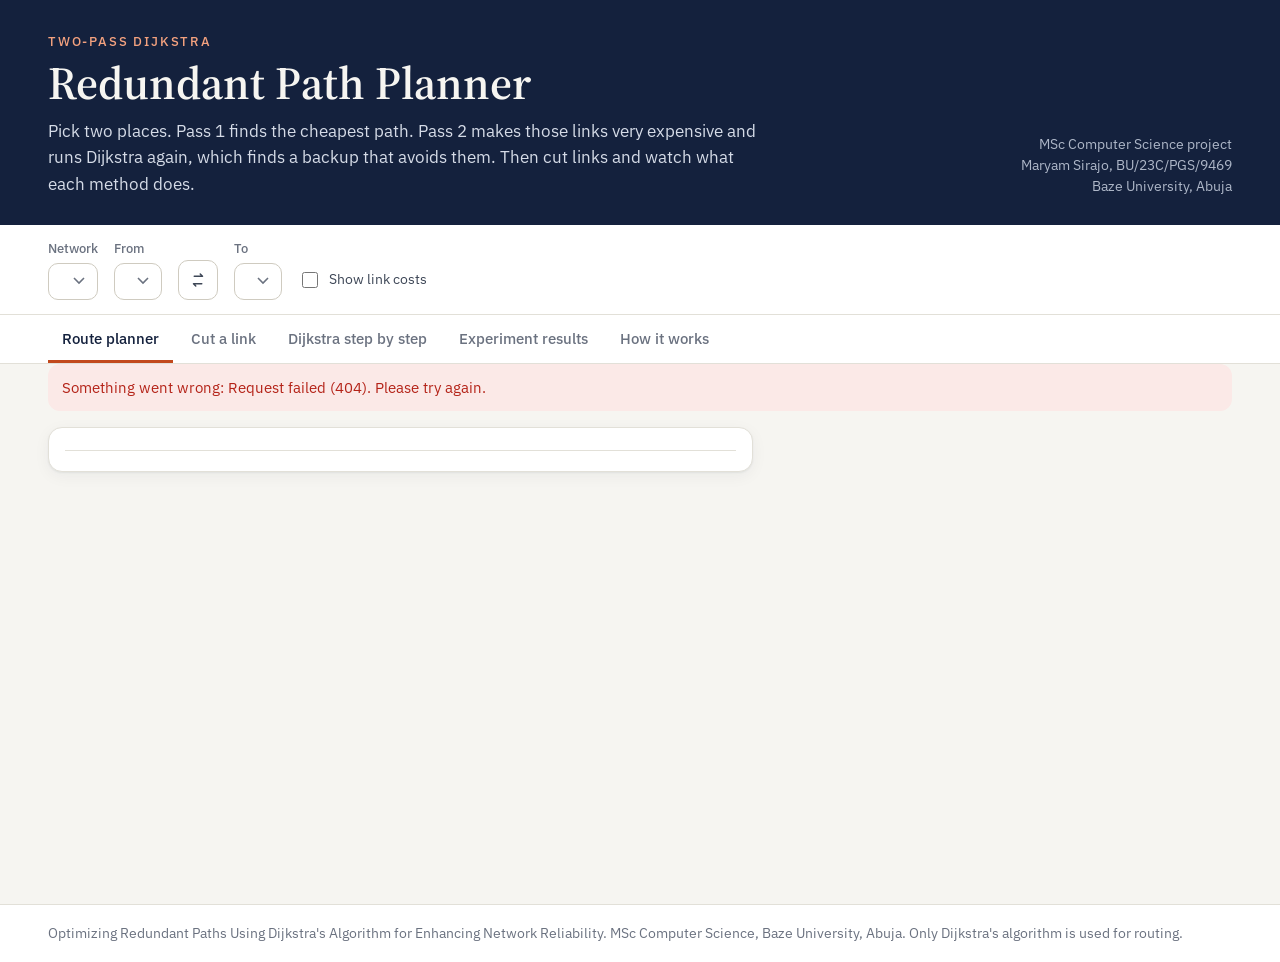
==== public/index.html @ 55339017 "Redundant paths with two-pass Dijkstra: notebook, module, apps and Vercel site MSc Computer Science " ====
<!doctype html>
<html lang="en">
<head>
<meta charset="utf-8">
<meta name="viewport" content="width=device-width, initial-scale=1">
<title>Redundant Path Planner</title>
<meta name="description" content="Two-pass Dijkstra: a primary path and a separate backup path for every pair of nodes. MSc Computer Science project, Baze University, Abuja.">
<link rel="icon" href="favicon.svg" type="image/svg+xml">
<link rel="preconnect" href="https://fonts.googleapis.com">
<link rel="preconnect" href="https://fonts.gstatic.com" crossorigin>
<link href="https://fonts.googleapis.com/css2?family=IBM+Plex+Sans:wght@400;500;600&family=IBM+Plex+Mono:wght@400;500&family=Source+Serif+4:opsz,wght@8..60,600&display=swap" rel="stylesheet">
<link rel="stylesheet" href="styles.css">
</head>
<body>
<header class="site-header">
  <div class="wrap header-inner">
    <div>
      <p class="eyebrow">Two-pass Dijkstra</p>
      <h1>Redundant Path Planner</h1>
      <p class="lede">Pick two places. Pass&nbsp;1 finds the cheapest path. Pass&nbsp;2 makes those links very expensive and runs Dijkstra again, which finds a backup that avoids them. Then cut links and watch what each method does.</p>
    </div>
    <p class="byline">MSc Computer Science project<br>Maryam Sirajo, BU/23C/PGS/9469<br>Baze University, Abuja</p>
  </div>
</header>

<div class="controls-bar">
  <div class="wrap controls">
    <label class="field">
      <span>Network</span>
      <select id="net"></select>
    </label>
    <label class="field">
      <span>From</span>
      <select id="from"></select>
    </label>
    <button id="swap" class="icon-btn" type="button" title="Swap From and To" aria-label="Swap From and To">
      <svg viewBox="0 0 24 24" width="18" height="18" aria-hidden="true"><path d="M7 7h11l-3-3M17 17H6l3 3" fill="none" stroke="currentColor" stroke-width="2" stroke-linecap="round" stroke-linejoin="round"/></svg>
    </button>
    <label class="field">
      <span>To</span>
      <select id="to"></select>
    </label>
    <label class="toggle">
      <input type="checkbox" id="showCosts"> <span>Show link costs</span>
    </label>
  </div>
</div>

<nav class="tabs-bar" aria-label="Sections">
  <div class="wrap tabs" role="tablist">
    <button role="tab" class="tab" data-tab="route" aria-selected="true">Route planner</button>
    <button role="tab" class="tab" data-tab="cut" aria-selected="false">Cut a link</button>
    <button role="tab" class="tab" data-tab="trace" aria-selected="false">Dijkstra step by step</button>
    <button role="tab" class="tab" data-tab="results" aria-selected="false">Experiment results</button>
    <button role="tab" class="tab" data-tab="about" aria-selected="false">How it works</button>
  </div>
</nav>

<main class="wrap">
  <div id="error" class="banner banner-bad" hidden></div>

  <!-- Map + side panel (route, cut, trace) -->
  <section id="workspace" class="workspace">
    <div class="map-card">
      <div class="map-head">
        <p id="mapTitle" class="map-title"></p>
        <p id="mapHint" class="map-hint"></p>
      </div>
      <div id="map" class="map" aria-live="polite"></div>
      <div id="legend" class="legend"></div>
    </div>
    <aside id="panel" class="panel"></aside>
  </section>

  <!-- Results -->
  <section id="results" class="page" hidden></section>

  <!-- About -->
  <section id="about" class="page" hidden>
    <div class="prose">
      <h2>How it works, in plain English</h2>
      <p>Think of a network as cities joined by roads. Each road has a cost, here its length in kilometres. Data travels from one city to another along the cheapest chain of roads.</p>
      <h3>Step 1: the primary path</h3>
      <p><b>Dijkstra's algorithm</b> finds the cheapest path. It starts at the source, then keeps settling the nearest city it has not settled yet. Once a city is settled, its cost is final. It stops when the destination is settled. The <em>Dijkstra step by step</em> tab shows this happening.</p>
      <h3>Step 2: the backup path</h3>
      <p>Now every road on the primary path gets a huge extra cost, called the <b>penalty</b>. The penalty is the cost of every road in the network added together, plus one. Then Dijkstra runs again. Because a penalised road costs more than all the other roads put together, the second run avoids the primary roads whenever it possibly can. What it finds is the <b>backup path</b>.</p>
      <div class="formula" aria-label="Penalty formula">
        <span>penalty</span> = <span>sum of all link costs</span> + 1
      </div>
      <h3>Step 3: when a road breaks</h3>
      <p><b>Plain Dijkstra</b> keeps one path. When a road on it breaks, traffic stops while the break is noticed, Dijkstra runs again and the switches get new instructions. <b>Two-pass Dijkstra</b> already has the backup stored, so it switches as soon as the break is noticed. That is why it loses fewer packets.</p>
      <h3>What is a "trap"?</h3>
      <p>Sometimes the first path blocks the only good way around, so the second run has to reuse one road. In the Nigerian network this happens for 2 of 190 pairs: Ibadan to Katsina and Ilorin to Katsina. A fully separate pair of paths does exist for both, but two separate Dijkstra runs cannot always find it. You can open both from the Route planner tab.</p>
      <h3>Honest limits</h3>
      <ul>
        <li>The 20-city Nigerian network is <b>hypothetical</b>. It does not describe any operator's real network.</li>
        <li>Link capacity and traffic volume are not modelled.</li>
        <li>The packet-loss figures come from a simulation, not from real switches.</li>
        <li>Cities with only two links stay weak: if both break, nothing can reach them.</li>
      </ul>
      <h3>How this website is built</h3>
      <p>This page is plain HTML and JavaScript. Every path it shows comes from a small Python API (FastAPI) running on Vercel. The API imports <code>redundant_dijkstra.py</code>, the same file the Jupyter notebook uses, so the website and the dissertation results come from identical code. The <em>Experiment results</em> tab can re-check this live.</p>
      <p class="links"><a href="/api/docs">API documentation</a> · <a href="/api/health">API health check</a></p>
    </div>
  </section>
</main>

<footer class="site-footer">
  <div class="wrap">
    <p>Optimizing Redundant Paths Using Dijkstra's Algorithm for Enhancing Network Reliability. MSc Computer Science, Baze University, Abuja. Only Dijkstra's algorithm is used for routing.</p>
  </div>
</footer>

<script src="app.js"></script>
</body>
</html>
---- public/styles.css ----
:root {
  color-scheme: light;
  --ink: #14213D;
  --text: #1F2937;
  --text-2: #3D4656;
  --muted: #6B7280;
  --paper: #F6F5F1;
  --card: #FFFFFF;
  --line: #E2E0D8;
  --line-strong: #CFCBC0;
  --accent: #C2491D;

  /* path colours: the same as the dissertation figures and the Streamlit app */
  --primary: #222222;
  --backup: #EB6834;
  --rerun: #2A78D6;
  --cut: #B42318;

  --good: #1E7B3A;   --good-bg: #E8F4EC;
  --warn: #8A5300;   --warn-bg: #FBF1DE;
  --bad: #B42318;    --bad-bg: #FBE9E7;

  --radius: 14px;
  --shadow: 0 1px 2px rgba(20, 33, 61, .06), 0 4px 16px rgba(20, 33, 61, .05);
  --sans: "IBM Plex Sans", system-ui, -apple-system, "Segoe UI", Arial, sans-serif;
  --serif: "Source Serif 4", Georgia, serif;
  --mono: "IBM Plex Mono", ui-monospace, Menlo, Consolas, monospace;
}

* { box-sizing: border-box; }
html { -webkit-text-size-adjust: 100%; }
body {
  margin: 0;
  background: var(--paper);
  color: var(--text);
  font: 16px/1.55 var(--sans);
}
.wrap { max-width: 1240px; margin: 0 auto; padding: 0 16px; }
@media (min-width: 720px) { .wrap { padding: 0 28px; } }

a { color: var(--rerun); }
code { font-family: var(--mono); font-size: .92em; background: #EEECE5; padding: 1px 5px; border-radius: 5px; }
[hidden] { display: none !important; }

/* ---------------- header ---------------- */
.site-header { background: var(--ink); color: #F6F5F1; }
.header-inner { display: flex; gap: 32px; justify-content: space-between; align-items: flex-end; padding-top: 32px; padding-bottom: 28px; flex-wrap: wrap; }
.eyebrow { margin: 0 0 6px; font-size: 13px; letter-spacing: .14em; text-transform: uppercase; color: #F4A27F; font-weight: 500; }
h1 { font-family: var(--serif); font-weight: 600; font-size: clamp(30px, 4.4vw, 46px); line-height: 1.08; margin: 0 0 10px; }
.lede { margin: 0; max-width: 720px; color: #D5DBE7; font-size: 17px; }
.byline { margin: 0; font-size: 14px; color: #AEB7C8; text-align: right; line-height: 1.5; }
@media (max-width: 720px) { .byline { text-align: left; } }

/* ---------------- controls ---------------- */
.controls-bar { background: var(--card); border-bottom: 1px solid var(--line); }
.controls { display: flex; flex-wrap: wrap; align-items: flex-end; gap: 12px 16px; padding-top: 14px; padding-bottom: 14px; }
.field { display: flex; flex-direction: column; gap: 4px; font-size: 13px; color: var(--muted); font-weight: 500; min-width: 0; }
.field select {
  font: 15px var(--sans); color: var(--text);
  padding: 8px 34px 8px 12px; border: 1px solid var(--line-strong); border-radius: 10px; background: #fff;
  appearance: none; -webkit-appearance: none; max-width: 100%;
  background-image: url("data:image/svg+xml,%3Csvg xmlns='http://www.w3.org/2000/svg' width='12' height='8'%3E%3Cpath d='M1 1l5 5 5-5' fill='none' stroke='%236B7280' stroke-width='1.6'/%3E%3C/svg%3E");
  background-repeat: no-repeat; background-position: right 12px center;
}
#net { min-width: 0; width: min(340px, 100%); }
.field select:focus-visible, button:focus-visible, .map [tabindex]:focus-visible { outline: 3px solid #9BC1F0; outline-offset: 2px; }
.icon-btn {
  display: inline-grid; place-items: center; width: 40px; height: 40px; border-radius: 10px;
  border: 1px solid var(--line-strong); background: #fff; color: var(--text-2); cursor: pointer;
}
.icon-btn:hover { background: #F3F2EE; }
.toggle { display: inline-flex; align-items: center; gap: 8px; font-size: 14px; color: var(--text-2); padding-bottom: 9px; cursor: pointer; }
.toggle input { width: 16px; height: 16px; accent-color: var(--ink); }

/* ---------------- tabs ---------------- */
.tabs-bar { background: var(--card); border-bottom: 1px solid var(--line); position: sticky; top: 0; z-index: 5; }
.tabs { display: flex; gap: 4px; overflow-x: auto; scrollbar-width: none; }
.tabs::-webkit-scrollbar { display: none; }
.tab {
  flex: none; font: 500 15px var(--sans); color: var(--muted); background: none; border: 0;
  padding: 14px 14px 12px; border-bottom: 3px solid transparent; cursor: pointer; white-space: nowrap;
}
.tab:hover { color: var(--ink); }
.tab[aria-selected="true"] { color: var(--ink); border-bottom-color: var(--accent); }

main { padding-top: 24px; padding-bottom: 48px; min-height: 60vh; }

/* ---------------- workspace ---------------- */
.workspace { display: grid; grid-template-columns: minmax(0, 1.55fr) minmax(0, 1fr); gap: 24px; align-items: start; }
@media (max-width: 980px) { .workspace { grid-template-columns: minmax(0, 1fr); } }

.map-card, .card, .panel > .card { background: var(--card); border: 1px solid var(--line); border-radius: var(--radius); box-shadow: var(--shadow); }
.map-card { padding: 16px 16px 12px; position: relative; }
@media (max-width: 560px) { .map-card { padding: 12px 10px 10px; } .card { padding: 16px 14px 14px; } }
.map-head { display: flex; flex-wrap: wrap; justify-content: space-between; gap: 4px 16px; margin-bottom: 4px; }
.map-title { margin: 0; font-weight: 600; color: var(--ink); }
.map-hint { margin: 0; font-size: 13px; color: var(--muted); }
.map svg { display: block; width: 100%; height: auto; touch-action: manipulation; overflow: visible; }
.legend { display: flex; flex-wrap: wrap; gap: 8px 18px; font-size: 13px; color: var(--text-2); padding-top: 8px; border-top: 1px solid var(--line); margin-top: 6px; }
.legend span { display: inline-flex; align-items: center; gap: 8px; }
.legend svg { flex: none; }

/* map elements */
.lk { stroke: var(--line-strong); stroke-width: 2.2; stroke-linecap: round; }
.lk-hit { stroke: transparent; stroke-width: 18; stroke-linecap: round; cursor: pointer; }
.lk-hit:hover + .lk-hover, .lk-hover.on { stroke: #9BC1F0; }
.lk-hover { stroke: transparent; stroke-width: 8; stroke-linecap: round; pointer-events: none; }
.p-primary { stroke: var(--primary); stroke-width: 6; fill: none; stroke-linecap: round; stroke-linejoin: round; }
.p-backup  { stroke: var(--backup); stroke-width: 4; fill: none; stroke-dasharray: 10 7; stroke-linecap: round; stroke-linejoin: round; }
.p-rerun   { stroke: var(--rerun); stroke-width: 6; fill: none; stroke-linecap: round; stroke-linejoin: round; }
.p-faint   { stroke: var(--primary); stroke-width: 3; fill: none; stroke-opacity: .22; stroke-linecap: round; }
.p-tree    { stroke: var(--ink); stroke-width: 4.5; fill: none; stroke-linecap: round; }
.p-shared  { stroke: var(--cut); stroke-width: 12; stroke-opacity: .25; stroke-linecap: round; fill: none; }
.cut-line  { stroke: var(--cut); stroke-width: 3; stroke-dasharray: 2 6; stroke-linecap: round; pointer-events: none; }
.cut-x     { stroke: var(--cut); stroke-width: 3.4; stroke-linecap: round; pointer-events: none; }
.cut-x-bg  { fill: #fff; stroke: var(--cut); stroke-width: 2; pointer-events: none; }
.cost-lbl  { font: 500 11.5px var(--mono); fill: var(--muted); paint-order: stroke; stroke: #fff; stroke-width: 4px; stroke-linejoin: round; pointer-events: none; }

.nd circle { fill: #fff; stroke: var(--ink); stroke-width: 2; }
.nd { cursor: pointer; }
.nd:hover circle { stroke-width: 3; }
.nd.end circle { fill: var(--ink); }
.nd.settled circle { fill: var(--ink); }
.nd.frontier circle { fill: #F7D9A8; stroke: var(--warn); }
.nd.current circle { fill: var(--backup); stroke: var(--ink); stroke-width: 3; }
.nd.two circle { stroke-dasharray: 3 2; }
.nd.end circle, .nd.settled circle, .nd.current circle { stroke-dasharray: none; }
.nd text { font: 500 13.5px var(--sans); fill: var(--text); paint-order: stroke; stroke: #fff; stroke-width: 4px; stroke-linejoin: round; pointer-events: none; }
.nd.end text { font-weight: 600; fill: var(--ink); }
.nd text.dist { font: 500 12px var(--mono); fill: var(--warn); }
.nd.settled text.dist { fill: var(--ink); font-weight: 600; }
.small-labels .nd text, .narrow .nd text { font-size: 11.5px; stroke-width: 3.5px; }
.small-labels .nd text.dist, .narrow .nd text.dist { font-size: 10.5px; }
.narrow .p-primary, .narrow .p-rerun { stroke-width: 4.5; }
.narrow .p-backup { stroke-width: 3.2; stroke-dasharray: 7 5; }
.narrow .p-tree { stroke-width: 3.5; }
.narrow .lk { stroke-width: 1.6; }
.narrow .cost-lbl { font-size: 10px; }

/* ---------------- panel ---------------- */
.panel { display: flex; flex-direction: column; gap: 16px; }
.card { padding: 18px 18px 16px; }
.card h2, .card h3 { margin: 0 0 10px; color: var(--ink); }
.card h2 { font-size: 19px; }
.card h3 { font-size: 16px; }
.card p { margin: 0 0 10px; color: var(--text-2); }
.card p:last-child { margin-bottom: 0; }
.muted { color: var(--muted); font-size: 14px; }
.kpis { display: grid; grid-template-columns: 1fr 1fr; gap: 12px; margin-bottom: 14px; }
.kpi { border: 1px solid var(--line); border-radius: 12px; padding: 12px 14px; }
.kpi .k-label { font-size: 13px; color: var(--muted); display: flex; align-items: center; gap: 8px; }
.kpi .k-value { font: 600 24px/1.2 var(--sans); color: var(--ink); margin-top: 2px; }
.kpi .k-sub { font-size: 13px; color: var(--muted); }
.swatch { display: inline-block; width: 22px; height: 0; border-top: 4px solid var(--primary); border-radius: 2px; }
.swatch.backup { border-top: 4px dashed var(--backup); }
.swatch.rerun { border-top-color: var(--rerun); }

.path { display: flex; flex-wrap: wrap; align-items: center; gap: 4px 2px; margin: 4px 0 12px; font-size: 14px; }
.path .hop { background: #F1EFE9; border-radius: 7px; padding: 2px 8px; color: var(--text); }
.path .arr { color: var(--muted); padding: 0 2px; }
.path-label { font-size: 13px; font-weight: 600; color: var(--ink); display: flex; align-items: center; gap: 8px; margin-top: 4px; }

.status { display: flex; gap: 10px; align-items: flex-start; border-radius: 12px; padding: 10px 12px; font-size: 14.5px; line-height: 1.45; margin: 8px 0 0; }
.status svg { flex: none; margin-top: 2px; }
.status.good { background: var(--good-bg); color: var(--good); }
.status.warn { background: var(--warn-bg); color: var(--warn); }
.status.bad  { background: var(--bad-bg); color: var(--bad); }
.status b { font-weight: 600; }

.mini { width: 100%; border-collapse: collapse; font-size: 14px; }
.mini td, .mini th { padding: 6px 4px; border-bottom: 1px solid var(--line); text-align: left; vertical-align: top; }
.mini th { color: var(--muted); font-weight: 500; font-size: 13px; }
.mini td.num, .mini th.num { text-align: right; font-variant-numeric: tabular-nums; }
.mini tr:last-child td { border-bottom: 0; }

.chip-btn { font: 500 13.5px var(--sans); border: 1px solid var(--line-strong); background: #fff; color: var(--ink); border-radius: 999px; padding: 4px 12px; cursor: pointer; margin: 2px 6px 4px 0; }
.chip-btn:hover { background: #F3F2EE; }
.btn { font: 500 14.5px var(--sans); border-radius: 10px; padding: 8px 14px; cursor: pointer; border: 1px solid var(--line-strong); background: #fff; color: var(--ink); }
.btn:hover { background: #F3F2EE; }
.btn.primary { background: var(--ink); border-color: var(--ink); color: #fff; }
.btn.primary:hover { background: #22325A; }
.btn:disabled { opacity: .45; cursor: default; }
.btn-row { display: flex; flex-wrap: wrap; gap: 8px; margin: 4px 0 10px; }

.compare { display: grid; grid-template-columns: 1fr; gap: 16px; }
.method h3 { display: flex; align-items: center; gap: 10px; }
.timing { display: grid; grid-template-columns: auto 1fr; gap: 2px 12px; font-size: 14px; margin-top: 10px; }
.timing dt { color: var(--muted); }
.timing dd { margin: 0; text-align: right; font-variant-numeric: tabular-nums; color: var(--text); }
.timing .total { font-weight: 600; color: var(--ink); border-top: 1px solid var(--line); padding-top: 4px; }
.seg { display: inline-flex; border: 1px solid var(--line-strong); border-radius: 10px; overflow: hidden; flex-wrap: wrap; }
.seg button { font: 500 13.5px var(--sans); background: #fff; border: 0; padding: 6px 11px; cursor: pointer; color: var(--text-2); border-right: 1px solid var(--line); }
.seg button:last-child { border-right: 0; }
.seg button[aria-pressed="true"] { background: var(--ink); color: #fff; }

.trace-controls { display: flex; flex-wrap: wrap; gap: 8px; align-items: center; margin-bottom: 10px; }
.trace-controls input[type="range"] { flex: 1 1 140px; accent-color: var(--accent); }
.step-big { font: 600 20px/1.3 var(--sans); color: var(--ink); margin: 0 0 6px; }
.updates { margin: 6px 0 0; padding-left: 18px; font-size: 14px; color: var(--text-2); }
.updates li { margin: 2px 0; }
.scroll { max-height: 360px; overflow: auto; border: 1px solid var(--line); border-radius: 10px; }
.scroll .mini th { position: sticky; top: 0; background: #fff; }
.tag { display: inline-block; font-size: 12px; font-weight: 500; padding: 1px 8px; border-radius: 999px; }
.tag.s { background: var(--ink); color: #fff; }
.tag.f { background: var(--warn-bg); color: var(--warn); }
.tag.u { background: #F1EFE9; color: var(--muted); }
.tag.c { background: var(--backup); color: #fff; }

/* ---------------- results ---------------- */
.page { display: flex; flex-direction: column; gap: 24px; }
.page h2 { font-family: var(--serif); font-size: 28px; color: var(--ink); margin: 0; }
.tiles { display: grid; grid-template-columns: repeat(auto-fill, minmax(230px, 1fr)); gap: 16px; }
.tile { background: var(--card); border: 1px solid var(--line); border-radius: var(--radius); padding: 16px; box-shadow: var(--shadow); }
.tile .t-exp { font-size: 12px; letter-spacing: .1em; text-transform: uppercase; color: var(--accent); font-weight: 600; }
.tile .t-value { font: 600 30px/1.15 var(--sans); color: var(--ink); margin: 6px 0 4px; }
.tile .t-text { font-size: 14px; color: var(--text-2); }
.figs { display: grid; grid-template-columns: repeat(auto-fit, minmax(min(100%, 520px), 1fr)); gap: 20px; align-items: start; }
figure { margin: 0; background: var(--card); border: 1px solid var(--line); border-radius: var(--radius); padding: 14px; box-shadow: var(--shadow); }
figure img { width: 100%; height: auto; display: block; }
figcaption { font-size: 14px; color: var(--text-2); margin-top: 8px; }
.table-wrap { overflow-x: auto; }
.check-ok { color: var(--good); font-weight: 600; }
.check-bad { color: var(--bad); font-weight: 600; }

/* ---------------- about ---------------- */
.prose { max-width: 760px; background: var(--card); border: 1px solid var(--line); border-radius: var(--radius); padding: 24px 24px 20px; box-shadow: var(--shadow); }
.prose h2 { margin: 0 0 12px; }
.prose h3 { color: var(--ink); margin: 22px 0 6px; font-size: 18px; }
.prose p, .prose li { color: var(--text-2); }
.formula { font: 500 16px var(--mono); background: var(--paper); border: 1px solid var(--line); border-radius: 10px; padding: 12px 16px; margin: 10px 0; color: var(--ink); }
.links { margin-top: 18px; }

/* ---------------- misc ---------------- */
.banner { border-radius: 12px; padding: 12px 14px; margin-bottom: 16px; font-size: 15px; }
.banner-bad { background: var(--bad-bg); color: var(--bad); }
.loading { color: var(--muted); padding: 40px 0; text-align: center; }
.site-footer { border-top: 1px solid var(--line); background: var(--card); }
.site-footer p { margin: 0; padding: 18px 0; font-size: 13.5px; color: var(--muted); }
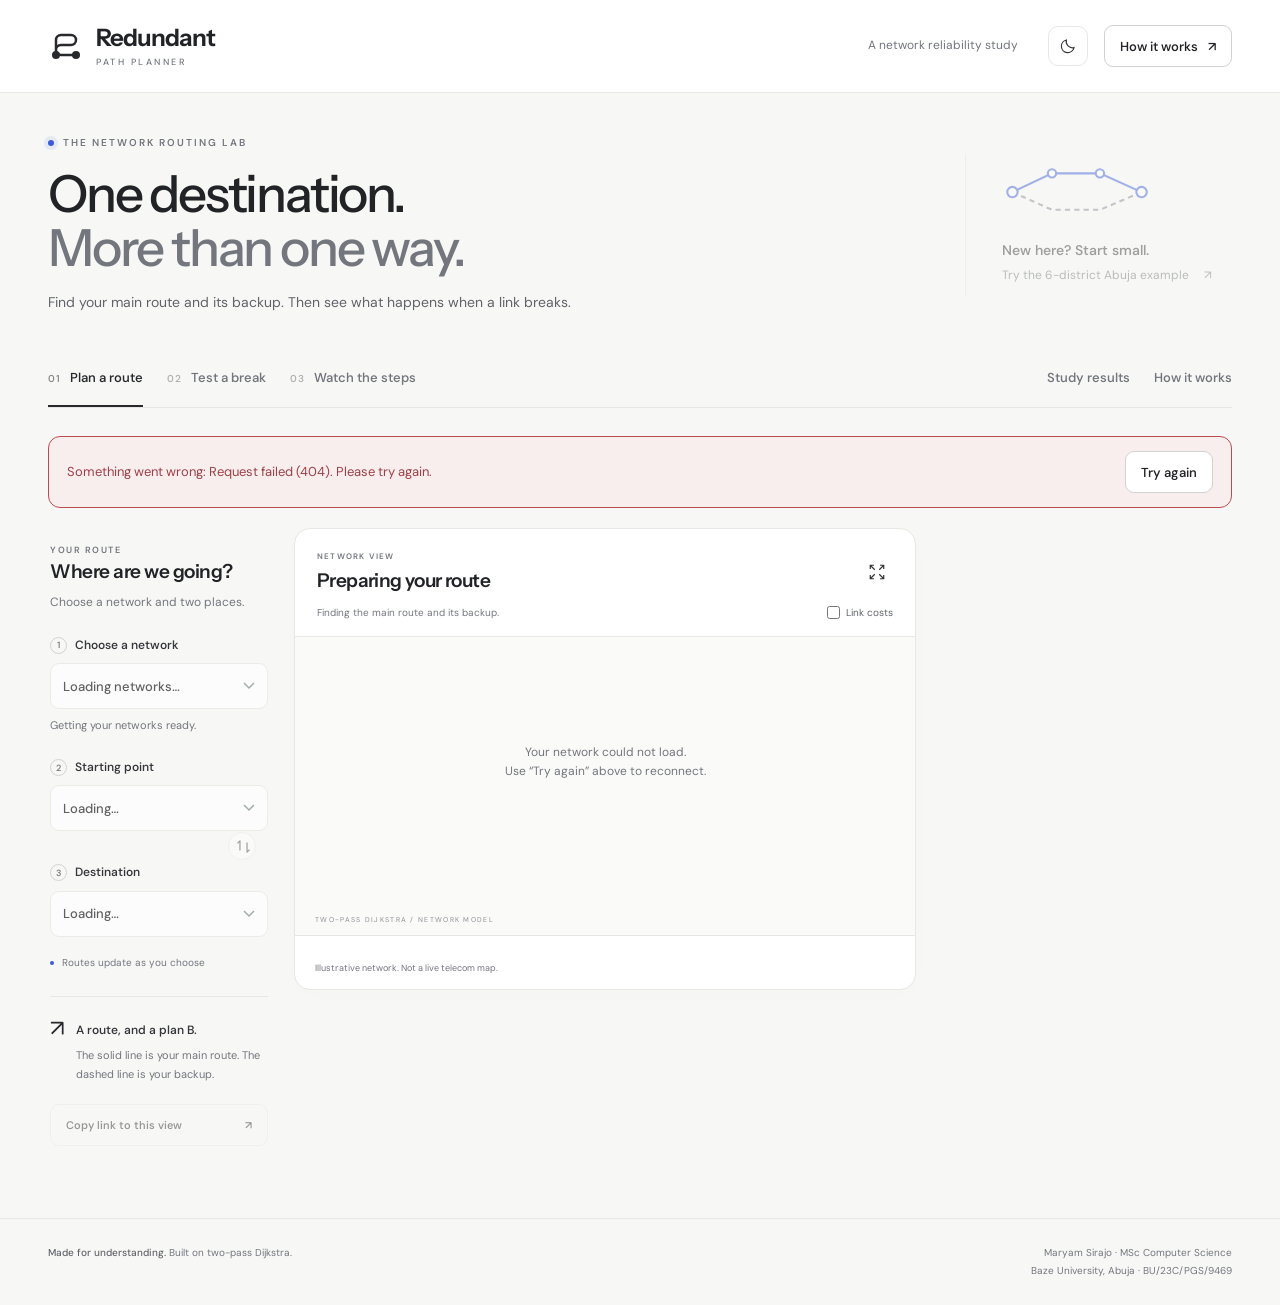
==== commit bef19a7c: "Redesign route planner with neutral typography and guided controls" ====
--- a/public/index.html
+++ b/public/index.html
@@ -3,80 +3,75 @@
 <head>
 <meta charset="utf-8">
 <meta name="viewport" content="width=device-width, initial-scale=1">
-<title>Redundant Path Planner</title>
-<meta name="description" content="Two-pass Dijkstra: a primary path and a separate backup path for every pair of nodes. MSc Computer Science project, Baze University, Abuja.">
+<meta name="theme-color" content="#f7f7f5">
+<title>Redundant | Path Planner</title>
+<meta name="description" content="Find the shortest path, see your backup, and test what happens when a link breaks. An interactive two-pass Dijkstra study by Maryam Sirajo, Baze University.">
 <link rel="icon" href="favicon.svg" type="image/svg+xml">
 <link rel="preconnect" href="https://fonts.googleapis.com">
 <link rel="preconnect" href="https://fonts.gstatic.com" crossorigin>
-<link href="https://fonts.googleapis.com/css2?family=IBM+Plex+Sans:wght@400;500;600&family=IBM+Plex+Mono:wght@400;500&family=Source+Serif+4:opsz,wght@8..60,600&display=swap" rel="stylesheet">
+<link href="https://fonts.googleapis.com/css2?family=DM+Sans:wght@400;450;500;550;600;650;700&family=Instrument+Sans:wght@400;500;600;650;700&display=swap" rel="stylesheet">
+<script>try{document.documentElement.dataset.theme=localStorage.getItem('path-planner-theme')||'light'}catch(e){}</script>
 <link rel="stylesheet" href="styles.css">
 </head>
 <body>
+<a class="skip-link" href="#main">Skip to planner</a>
 <header class="site-header">
   <div class="wrap header-inner">
-    <div>
-      <p class="eyebrow">Two-pass Dijkstra</p>
-      <h1>Redundant Path Planner</h1>
-      <p class="lede">Pick two places. Pass&nbsp;1 finds the cheapest path. Pass&nbsp;2 makes those links very expensive and runs Dijkstra again, which finds a backup that avoids them. Then cut links and watch what each method does.</p>
-    </div>
-    <p class="byline">MSc Computer Science project<br>Maryam Sirajo, BU/23C/PGS/9469<br>Baze University, Abuja</p>
+    <a class="brand" href="#net=nigeria&from=Lagos&to=Maiduguri&tab=route" aria-label="Redundant Path Planner home">
+      <svg class="brand-mark" viewBox="0 0 36 36" fill="none" aria-hidden="true"><path d="M8 27V12a5 5 0 0 1 5-5h10a5 5 0 0 1 0 10H13a5 5 0 0 0 0 10h15" stroke="currentColor" stroke-width="2.5"/><circle cx="8" cy="27" r="4" fill="currentColor"/><circle cx="28" cy="27" r="4" fill="currentColor"/></svg>
+      <span>Redundant<span class="brand-caption">PATH PLANNER</span></span>
+    </a>
+    <div class="header-actions"><span class="study-label">A network reliability study</span><button class="icon-btn" id="themeToggle" type="button" aria-label="Switch to dark theme" title="Change theme"><svg viewBox="0 0 24 24" width="18" height="18" fill="none" stroke="currentColor" stroke-width="1.6" aria-hidden="true"><path d="M20 14.2A8.5 8.5 0 0 1 9.8 4a8.5 8.5 0 1 0 10.2 10.2Z"/></svg></button><button class="btn header-help" data-goto="about" type="button">How it works <span aria-hidden="true">↗</span></button></div>
   </div>
 </header>
-
-<div class="controls-bar">
-  <div class="wrap controls">
-    <label class="field">
-      <span>Network</span>
-      <select id="net"></select>
-    </label>
-    <label class="field">
-      <span>From</span>
-      <select id="from"></select>
-    </label>
-    <button id="swap" class="icon-btn" type="button" title="Swap From and To" aria-label="Swap From and To">
-      <svg viewBox="0 0 24 24" width="18" height="18" aria-hidden="true"><path d="M7 7h11l-3-3M17 17H6l3 3" fill="none" stroke="currentColor" stroke-width="2" stroke-linecap="round" stroke-linejoin="round"/></svg>
-    </button>
-    <label class="field">
-      <span>To</span>
-      <select id="to"></select>
-    </label>
-    <label class="toggle">
-      <input type="checkbox" id="showCosts"> <span>Show link costs</span>
-    </label>
+<main class="wrap" id="main" tabindex="-1">
+  <section class="intro" aria-labelledby="pageTitle">
+    <div><p class="eyebrow"><span class="live-dot"></span> THE NETWORK ROUTING LAB</p><h1 id="pageTitle">One destination.<br><span>More than one way.</span></h1><p class="lede">Find your main route and its backup.<br class="mobile-break"> Then see what happens when a link breaks.</p></div>
+    <button class="intro-example" id="startExample" type="button"><span class="example-art" aria-hidden="true"><svg viewBox="0 0 144 52" fill="none"><path d="M10 27 48 9 94 9 134 27" stroke="currentColor" stroke-width="2"/><path d="M10 27 48 44 94 44 134 27" stroke="var(--backup)" stroke-width="2" stroke-dasharray="5 4"/><g fill="var(--card)" stroke="currentColor" stroke-width="2"><circle cx="10" cy="27" r="5"/><circle cx="48" cy="9" r="4"/><circle cx="94" cy="9" r="4"/><circle cx="134" cy="27" r="5"/></g></svg></span><span><b>New here? Start small.</b><small>Try the 6-district Abuja example <span aria-hidden="true">↗</span></small></span></button>
+  </section>
+  <nav class="tabs-bar" aria-label="Explore the study">
+    <div class="tabs" role="tablist" aria-label="Study sections">
+      <button role="tab" id="tab-route" class="tab" data-tab="route" aria-controls="workspace" aria-selected="true" tabindex="0"><span class="tab-num">01</span> Plan a route</button>
+      <button role="tab" id="tab-cut" class="tab" data-tab="cut" aria-controls="workspace" aria-selected="false" tabindex="-1"><span class="tab-num">02</span> Test a break</button>
+      <button role="tab" id="tab-trace" class="tab" data-tab="trace" aria-controls="workspace" aria-selected="false" tabindex="-1"><span class="tab-num">03</span> Watch the steps</button>
+      <button role="tab" id="tab-results" class="tab" data-tab="results" aria-controls="results" aria-selected="false" tabindex="-1">Study results</button>
+      <button role="tab" id="tab-about" class="tab" data-tab="about" aria-controls="about" aria-selected="false" tabindex="-1">How it works</button>
+    </div>
+  </nav>
+  <div id="error" class="banner banner-bad" role="alert" hidden><span id="errorMessage"></span><button class="btn" id="retry" type="button">Try again</button></div>
+  <div class="studio-grid" id="studio">
+    <aside class="planner" id="planner" aria-labelledby="plannerTitle">
+      <div class="planner-heading"><span class="section-label">YOUR ROUTE</span><h2 id="plannerTitle">Where are we going?</h2><p>Choose a network and two places.</p></div>
+      <div class="controls" id="routeControls">
+        <label class="field network-field"><span><i>1</i> Choose a network</span><select id="net" disabled aria-describedby="networkNote"><option>Loading networks…</option></select></label>
+        <p class="field-note" id="networkNote">Getting your networks ready.</p>
+        <div class="endpoints">
+          <label class="field"><span><i>2</i> Starting point</span><select id="from" disabled><option>Loading…</option></select></label>
+          <button id="swap" class="icon-btn swap-btn" type="button" title="Swap start and destination" aria-label="Swap start and destination" disabled><svg viewBox="0 0 24 24" width="17" height="17" aria-hidden="true"><path d="M7 17V4l-3 3M17 7v13l3-3" fill="none" stroke="currentColor" stroke-width="1.7" stroke-linecap="round" stroke-linejoin="round"/></svg></button>
+          <label class="field"><span><i>3</i> Destination</span><select id="to" disabled><option>Loading…</option></select></label>
+        </div>
+      </div>
+      <div class="auto-note"><span class="live-dot"></span> Routes update as you choose</div>
+      <div class="planner-tip"><span class="tip-icon" aria-hidden="true">↗</span><div><b>A route, and a plan B.</b><p>The solid line is your main route. The dashed line is your backup.</p></div></div>
+      <button class="btn share-btn" id="shareRoute" type="button" disabled>Copy link to this view <span aria-hidden="true">↗</span></button>
+    </aside>
+    <section id="workspace" class="workspace" role="tabpanel" aria-labelledby="tab-route" tabindex="0">
+      <div class="map-column">
+        <div class="map-card" id="mapCard">
+          <div class="map-head"><div><p class="section-label" id="mapNetwork">NETWORK VIEW</p><h2 id="mapTitle" class="map-title">Preparing your route</h2></div><button class="icon-btn" id="expandMap" type="button" aria-label="Expand network map" title="Expand map"><svg width="18" height="18" viewBox="0 0 24 24" fill="none" stroke="currentColor" stroke-width="1.6" aria-hidden="true"><path d="M8 3H3v5m13-5h5v5M3 16v5h5m13-5v5h-5M3 3l6 6m12-6-6 6M3 21l6-6m12 6-6-6"/></svg></button></div>
+          <div class="map-toolbar"><p id="mapHint" class="map-hint">Finding the main route and its backup.</p><label class="toggle"><input type="checkbox" id="showCosts"> <span>Link costs</span></label></div>
+          <div class="map-surface"><div id="map" class="map"><div class="loading"><span class="loader"></span>Connecting the dots…</div></div><span class="canvas-label" aria-hidden="true">TWO-PASS DIJKSTRA / NETWORK MODEL</span></div>
+          <div id="legend" class="legend"></div>
+          <p class="map-disclaimer" id="mapDisclaimer">Illustrative network. Not a live telecom map.</p>
+        </div>
+        <div id="networkStats" class="network-stats" aria-label="Network overview"></div>
+      </div>
+      <aside id="panel" class="panel" aria-label="Route results"><div class="card loading"><span class="loader"></span>Finding your routes…</div></aside>
+    </section>
   </div>
-</div>
-
-<nav class="tabs-bar" aria-label="Sections">
-  <div class="wrap tabs" role="tablist">
-    <button role="tab" class="tab" data-tab="route" aria-selected="true">Route planner</button>
-    <button role="tab" class="tab" data-tab="cut" aria-selected="false">Cut a link</button>
-    <button role="tab" class="tab" data-tab="trace" aria-selected="false">Dijkstra step by step</button>
-    <button role="tab" class="tab" data-tab="results" aria-selected="false">Experiment results</button>
-    <button role="tab" class="tab" data-tab="about" aria-selected="false">How it works</button>
-  </div>
-</nav>
-
-<main class="wrap">
-  <div id="error" class="banner banner-bad" hidden></div>
-
-  <!-- Map + side panel (route, cut, trace) -->
-  <section id="workspace" class="workspace">
-    <div class="map-card">
-      <div class="map-head">
-        <p id="mapTitle" class="map-title"></p>
-        <p id="mapHint" class="map-hint"></p>
-      </div>
-      <div id="map" class="map" aria-live="polite"></div>
-      <div id="legend" class="legend"></div>
-    </div>
-    <aside id="panel" class="panel"></aside>
-  </section>
-
-  <!-- Results -->
-  <section id="results" class="page" hidden></section>
-
-  <!-- About -->
-  <section id="about" class="page" hidden>
+  <p id="activity" class="sr-only" role="status" aria-live="polite"></p>
+  <section id="results" class="page" role="tabpanel" aria-labelledby="tab-results" tabindex="0" hidden></section>
+  <section id="about" class="page" role="tabpanel" aria-labelledby="tab-about" tabindex="0" hidden>
     <div class="prose">
       <h2>How it works, in plain English</h2>
       <p>Think of a network as cities joined by roads. Each road has a cost, here its length in kilometres. Data travels from one city to another along the cheapest chain of roads.</p>
@@ -98,19 +93,12 @@
         <li>The packet-loss figures come from a simulation, not from real switches.</li>
         <li>Cities with only two links stay weak: if both break, nothing can reach them.</li>
       </ul>
-      <h3>How this website is built</h3>
-      <p>This page is plain HTML and JavaScript. Every path it shows comes from a small Python API (FastAPI) running on Vercel. The API imports <code>redundant_dijkstra.py</code>, the same file the Jupyter notebook uses, so the website and the dissertation results come from identical code. The <em>Experiment results</em> tab can re-check this live.</p>
-      <p class="links"><a href="/api/docs">API documentation</a> · <a href="/api/health">API health check</a></p>
     </div>
   </section>
 </main>
-
-<footer class="site-footer">
-  <div class="wrap">
-    <p>Optimizing Redundant Paths Using Dijkstra's Algorithm for Enhancing Network Reliability. MSc Computer Science, Baze University, Abuja. Only Dijkstra's algorithm is used for routing.</p>
-  </div>
-</footer>
-
+<footer class="site-footer"><div class="wrap footer-inner"><p><b>Made for understanding.</b> Built on two-pass Dijkstra.</p><p>Maryam Sirajo · MSc Computer Science<br>Baze University, Abuja · BU/23C/PGS/9469</p></div></footer>
+<button class="icon-btn back-top" id="backTop" type="button" aria-label="Back to top" hidden>↑</button>
+<dialog id="shareDialog"><form method="dialog"><button class="icon-btn dialog-close" aria-label="Close">×</button><h2>Share this view</h2><p>Copy this address to open the same network and route.</p><label class="field"><span>Link to this view</span><input id="shareUrl" readonly></label><button class="btn primary">Done</button></form></dialog>
 <script src="app.js"></script>
 </body>
 </html>
--- a/public/styles.css
+++ b/public/styles.css
@@ -1,104 +1,11 @@
-:root {
-  color-scheme: light;
-  --ink: #14213D;
-  --text: #1F2937;
-  --text-2: #3D4656;
-  --muted: #6B7280;
-  --paper: #F6F5F1;
-  --card: #FFFFFF;
-  --line: #E2E0D8;
-  --line-strong: #CFCBC0;
-  --accent: #C2491D;
-
-  /* path colours: the same as the dissertation figures and the Streamlit app */
-  --primary: #222222;
-  --backup: #EB6834;
-  --rerun: #2A78D6;
-  --cut: #B42318;
-
-  --good: #1E7B3A;   --good-bg: #E8F4EC;
-  --warn: #8A5300;   --warn-bg: #FBF1DE;
-  --bad: #B42318;    --bad-bg: #FBE9E7;
-
-  --radius: 14px;
-  --shadow: 0 1px 2px rgba(20, 33, 61, .06), 0 4px 16px rgba(20, 33, 61, .05);
-  --sans: "IBM Plex Sans", system-ui, -apple-system, "Segoe UI", Arial, sans-serif;
-  --serif: "Source Serif 4", Georgia, serif;
-  --mono: "IBM Plex Mono", ui-monospace, Menlo, Consolas, monospace;
-}
-
-* { box-sizing: border-box; }
-html { -webkit-text-size-adjust: 100%; }
-body {
-  margin: 0;
-  background: var(--paper);
-  color: var(--text);
-  font: 16px/1.55 var(--sans);
-}
-.wrap { max-width: 1240px; margin: 0 auto; padding: 0 16px; }
-@media (min-width: 720px) { .wrap { padding: 0 28px; } }
-
-a { color: var(--rerun); }
-code { font-family: var(--mono); font-size: .92em; background: #EEECE5; padding: 1px 5px; border-radius: 5px; }
-[hidden] { display: none !important; }
-
-/* ---------------- header ---------------- */
-.site-header { background: var(--ink); color: #F6F5F1; }
-.header-inner { display: flex; gap: 32px; justify-content: space-between; align-items: flex-end; padding-top: 32px; padding-bottom: 28px; flex-wrap: wrap; }
-.eyebrow { margin: 0 0 6px; font-size: 13px; letter-spacing: .14em; text-transform: uppercase; color: #F4A27F; font-weight: 500; }
-h1 { font-family: var(--serif); font-weight: 600; font-size: clamp(30px, 4.4vw, 46px); line-height: 1.08; margin: 0 0 10px; }
-.lede { margin: 0; max-width: 720px; color: #D5DBE7; font-size: 17px; }
-.byline { margin: 0; font-size: 14px; color: #AEB7C8; text-align: right; line-height: 1.5; }
-@media (max-width: 720px) { .byline { text-align: left; } }
-
-/* ---------------- controls ---------------- */
-.controls-bar { background: var(--card); border-bottom: 1px solid var(--line); }
-.controls { display: flex; flex-wrap: wrap; align-items: flex-end; gap: 12px 16px; padding-top: 14px; padding-bottom: 14px; }
-.field { display: flex; flex-direction: column; gap: 4px; font-size: 13px; color: var(--muted); font-weight: 500; min-width: 0; }
-.field select {
-  font: 15px var(--sans); color: var(--text);
-  padding: 8px 34px 8px 12px; border: 1px solid var(--line-strong); border-radius: 10px; background: #fff;
-  appearance: none; -webkit-appearance: none; max-width: 100%;
-  background-image: url("data:image/svg+xml,%3Csvg xmlns='http://www.w3.org/2000/svg' width='12' height='8'%3E%3Cpath d='M1 1l5 5 5-5' fill='none' stroke='%236B7280' stroke-width='1.6'/%3E%3C/svg%3E");
-  background-repeat: no-repeat; background-position: right 12px center;
-}
-#net { min-width: 0; width: min(340px, 100%); }
-.field select:focus-visible, button:focus-visible, .map [tabindex]:focus-visible { outline: 3px solid #9BC1F0; outline-offset: 2px; }
-.icon-btn {
-  display: inline-grid; place-items: center; width: 40px; height: 40px; border-radius: 10px;
-  border: 1px solid var(--line-strong); background: #fff; color: var(--text-2); cursor: pointer;
-}
-.icon-btn:hover { background: #F3F2EE; }
-.toggle { display: inline-flex; align-items: center; gap: 8px; font-size: 14px; color: var(--text-2); padding-bottom: 9px; cursor: pointer; }
-.toggle input { width: 16px; height: 16px; accent-color: var(--ink); }
-
-/* ---------------- tabs ---------------- */
-.tabs-bar { background: var(--card); border-bottom: 1px solid var(--line); position: sticky; top: 0; z-index: 5; }
-.tabs { display: flex; gap: 4px; overflow-x: auto; scrollbar-width: none; }
-.tabs::-webkit-scrollbar { display: none; }
-.tab {
-  flex: none; font: 500 15px var(--sans); color: var(--muted); background: none; border: 0;
-  padding: 14px 14px 12px; border-bottom: 3px solid transparent; cursor: pointer; white-space: nowrap;
-}
-.tab:hover { color: var(--ink); }
-.tab[aria-selected="true"] { color: var(--ink); border-bottom-color: var(--accent); }
-
-main { padding-top: 24px; padding-bottom: 48px; min-height: 60vh; }
-
-/* ---------------- workspace ---------------- */
-.workspace { display: grid; grid-template-columns: minmax(0, 1.55fr) minmax(0, 1fr); gap: 24px; align-items: start; }
-@media (max-width: 980px) { .workspace { grid-template-columns: minmax(0, 1fr); } }
-
-.map-card, .card, .panel > .card { background: var(--card); border: 1px solid var(--line); border-radius: var(--radius); box-shadow: var(--shadow); }
-.map-card { padding: 16px 16px 12px; position: relative; }
-@media (max-width: 560px) { .map-card { padding: 12px 10px 10px; } .card { padding: 16px 14px 14px; } }
-.map-head { display: flex; flex-wrap: wrap; justify-content: space-between; gap: 4px 16px; margin-bottom: 4px; }
-.map-title { margin: 0; font-weight: 600; color: var(--ink); }
-.map-hint { margin: 0; font-size: 13px; color: var(--muted); }
-.map svg { display: block; width: 100%; height: auto; touch-action: manipulation; overflow: visible; }
-.legend { display: flex; flex-wrap: wrap; gap: 8px 18px; font-size: 13px; color: var(--text-2); padding-top: 8px; border-top: 1px solid var(--line); margin-top: 6px; }
-.legend span { display: inline-flex; align-items: center; gap: 8px; }
-.legend svg { flex: none; }
+/* Neutral surfaces, charcoal typography and a restrained blue route accent. */
+:root{color-scheme:light;--ink:#222326;--text:#35363b;--text-2:#62636a;--muted:#74767e;--paper:#f7f7f5;--card:#fff;--surface:#f3f3f1;--canvas:#fafaf8;--line:#e7e7e3;--line-strong:#d2d3d0;--accent:#28292d;--primary:#3d5bd9;--backup:#858997;--rerun:#367d90;--cut:#ba4c52;--good:#3d665b;--good-bg:#f0f5f2;--warn:#77603d;--warn-bg:#f7f4ed;--bad:#9d4048;--bad-bg:#f9eeee;--radius:16px;--shadow:0 4px 24px #20202203;--sans:'DM Sans',system-ui,-apple-system,'Segoe UI',sans-serif;--serif:'Instrument Sans',var(--sans);--mono:var(--sans)}
+:root[data-theme="dark"]{color-scheme:dark;--ink:#eeeef0;--text:#dddddf;--text-2:#b1b2b7;--muted:#999ba3;--paper:#151517;--card:#1d1d20;--surface:#27272b;--canvas:#19191c;--line:#323237;--line-strong:#494a51;--accent:#e8e8eb;--primary:#92a5ff;--backup:#a7a9b6;--rerun:#8fcedf;--cut:#ec9095;--good:#a2bfb1;--good-bg:#27342e;--warn:#d3c29b;--warn-bg:#363127;--bad:#e8aaae;--bad-bg:#3c2a2d;--shadow:none}
+*{box-sizing:border-box}html{scroll-behavior:smooth;scroll-padding-top:28px;-webkit-text-size-adjust:100%}body{margin:0;background:var(--paper);color:var(--text);font:15px/1.6 var(--sans);transition:background-color .35s ease,color .35s ease}button,select,input{font:inherit}button,a,input,select{-webkit-tap-highlight-color:transparent}button{cursor:pointer}button:disabled{opacity:.45;cursor:wait}a{color:var(--accent)}button,select,input,summary,a{touch-action:manipulation}button:focus-visible,a:focus-visible,select:focus-visible,input:focus-visible,summary:focus-visible,[tabindex]:focus-visible{outline:3px solid var(--backup);outline-offset:4px}[hidden]{display:none!important}.wrap{max-width:1580px;margin:auto;padding-left:48px;padding-right:48px}h1,h2,h3,p{margin-top:0}h1,h2,h3{color:var(--ink)}h1,h2{font-family:var(--serif);letter-spacing:-.04em}h2{font-weight:600}button{transition:background-color .18s,color .18s,border-color .18s,transform .18s}.sr-only{position:absolute;width:1px;height:1px;padding:0;margin:-1px;overflow:hidden;clip:rect(0,0,0,0);white-space:nowrap;border:0}.skip-link{position:fixed;top:-80px;left:16px;padding:12px 20px;z-index:90;background:var(--card)}.skip-link:focus{top:12px}code{font-size:.9em;background:var(--surface);padding:2px 5px;border-radius:4px}::selection{background:#dbe0fa;color:#202431}
+.site-header{background:var(--card);border-bottom:1px solid var(--line)}.header-inner{min-height:92px;display:flex;align-items:center;justify-content:space-between;gap:20px}.brand{display:flex;gap:12px;align-items:center;color:var(--ink);text-decoration:none;font-family:var(--serif);font-size:24px;font-weight:650;letter-spacing:-1px;line-height:1.12}.brand-mark{width:36px;height:36px;color:var(--accent)}.brand-caption{display:block;margin-top:6px;font:500 9px/1 var(--sans);letter-spacing:2.5px;color:var(--muted)}.header-actions{display:flex;gap:16px;align-items:center}.study-label{font-size:12px;color:var(--muted);padding-right:14px}.header-help{display:flex;gap:24px}.icon-btn{display:inline-grid;place-items:center;flex:none;width:40px;height:40px;border:1px solid var(--line);border-radius:10px;background:var(--card);color:var(--text)}.icon-btn:hover{background:var(--surface);border-color:var(--line-strong)}.btn{display:inline-flex;align-items:center;justify-content:center;gap:10px;min-height:42px;font:550 13px var(--sans);border:1px solid var(--line-strong);border-radius:9px;padding:10px 15px;background:var(--card);color:var(--ink);text-decoration:none}.btn:hover{background:var(--surface)}.btn.primary{background:var(--accent);border-color:var(--accent);color:var(--card)}.btn.primary:hover{filter:brightness(.92)}.btn-row{display:flex;flex-wrap:wrap;gap:8px;margin:4px 0 12px}
+main{padding-top:0;padding-bottom:64px;min-height:75vh}main:focus{outline:none}.intro{display:flex;align-items:center;justify-content:space-between;gap:32px;padding:42px 0 37px}.eyebrow{font-size:10px;font-weight:600;letter-spacing:2px;margin:0 0 16px;display:flex;align-items:center;gap:9px;color:var(--muted)}.live-dot{display:inline-block;width:6px;height:6px;border-radius:50%;background:var(--primary);box-shadow:0 0 0 4px color-mix(in srgb,var(--primary) 9%,transparent);flex:none}h1{font-size:clamp(36px,4vw,54px);line-height:1.05;margin-bottom:16px;font-weight:500;letter-spacing:-2.2px}h1>span{color:var(--muted)}.lede{color:var(--text-2);font-size:14px;line-height:1.7;margin:0}.mobile-break{display:none}.intro-example{display:flex;flex-direction:column;gap:14px;text-align:left;border:0;border-left:1px solid var(--line);background:none;color:var(--text);padding:10px 8px 10px 36px;margin-right:12px}.intro-example:hover{transform:translateY(-3px)}.example-art{width:150px;color:var(--primary)}.intro-example b{display:block;font-size:14px;font-weight:550}.intro-example small{display:block;color:var(--muted);font-size:12px;margin-top:5px}.intro-example small span{margin-left:12px}.tabs-bar{border-bottom:1px solid var(--line);margin-bottom:28px}.tabs{display:flex;gap:24px;overflow-x:auto;scrollbar-width:thin;scrollbar-color:var(--line) transparent}.tab{flex:none;white-space:nowrap;background:none;border:0;border-bottom:2px solid transparent;font-size:13px;font-weight:550;color:var(--muted);padding:17px 0 16px}.tab-num{font-size:10px;letter-spacing:.5px;margin-right:7px;opacity:.55}.tab:hover{color:var(--ink)}.tab[aria-selected="true"]{border-color:var(--accent);color:var(--accent)}.tab:nth-child(4){margin-left:auto}
+.studio-grid{display:grid;grid-template-columns:222px minmax(0,1fr);gap:24px;align-items:start}.planner{min-width:0;padding:8px 2px}.section-label{font:600 9px var(--sans);color:var(--muted);letter-spacing:1.5px;margin:0 0 10px}.planner h2{font-size:19px;line-height:1.3;margin-bottom:8px;letter-spacing:-.5px}.planner-heading>p{color:var(--muted);font-size:12px;margin-bottom:24px}.field{display:flex;flex-direction:column;gap:8px;font-size:12px;font-weight:550;min-width:0;color:var(--text)}.field>span{display:flex;gap:8px;align-items:center}.field i{font-size:9px;font-style:normal;color:var(--muted);width:17px;height:17px;display:inline-grid;place-items:center;border:1px solid var(--line-strong);border-radius:50%}.field select,.field input{width:100%;min-width:0;min-height:46px;font:500 13px var(--sans);color:var(--ink);border:1px solid var(--line);border-radius:9px;background-color:var(--card);padding:12px 32px 12px 12px;appearance:none;background-image:url("data:image/svg+xml,%3Csvg xmlns='http://www.w3.org/2000/svg' width='12' height='8'%3E%3Cpath d='m1 1 5 5 5-5' fill='none' stroke='%23838e87' stroke-width='1.5'/%3E%3C/svg%3E");background-repeat:no-repeat;background-position:right 12px center}.field select:hover{border-color:var(--line-strong)}.field-note{font-size:11px;line-height:1.55;color:var(--muted);margin:8px 0 24px}.endpoints{position:relative;display:flex;flex-direction:column;gap:32px}.swap-btn{position:absolute;right:12px;top:74px;width:28px;height:28px;border-radius:50%;z-index:1}.auto-note{display:flex;gap:8px;align-items:center;font-size:10px;color:var(--muted);margin:18px 0 25px}.auto-note .live-dot{width:4px;height:4px;box-shadow:none}.planner-tip{display:flex;gap:12px;padding:20px 0;border-top:1px solid var(--line)}.tip-icon{font-size:23px;line-height:1;color:var(--accent)}.planner-tip b{font-size:12px;font-weight:550}.planner-tip p{font-size:11px;line-height:1.75;color:var(--muted);margin:5px 0 0}.share-btn{width:100%;justify-content:space-between;font-size:11px;background:none;border-color:var(--line)}
+.workspace{display:grid;grid-template-columns:minmax(0,1fr) 296px;gap:20px;align-items:start;min-width:0}.map-column,.panel{min-width:0}.map-card,.card,.tile,figure,.prose{background:var(--card);border:1px solid var(--line);border-radius:var(--radius);box-shadow:var(--shadow)}.map-card{overflow:hidden}.map-head{display:flex;justify-content:space-between;align-items:center;gap:12px;padding:22px 22px 12px}.map-head .section-label{font-size:8px;letter-spacing:1.2px;margin-bottom:8px}.map-title{font-size:19px;letter-spacing:-.6px;line-height:1.25;margin:0}.map-head .icon-btn{width:32px;height:32px;background:none;border-color:transparent}.map-toolbar{display:flex;gap:12px;justify-content:space-between;align-items:center;padding:0 22px 15px}.map-hint{color:var(--muted);font-size:10px;margin:0;line-height:1.5}.toggle{display:flex;align-items:center;gap:6px;white-space:nowrap;font-size:10px;color:var(--text-2);cursor:pointer}.toggle input{accent-color:var(--accent);width:13px;height:13px;margin:0}.map-surface{position:relative;background-color:var(--canvas);background-image:radial-gradient(var(--line-strong) .65px,transparent .65px);background-size:18px 18px;border-top:1px solid var(--line);border-bottom:1px solid var(--line);padding:15px 8px 24px;min-height:300px}.map svg{display:block;width:100%;height:auto;overflow:visible;touch-action:manipulation}.canvas-label{position:absolute;bottom:10px;left:20px;font-size:7px;letter-spacing:1.3px;color:var(--muted);opacity:.8;pointer-events:none}.legend{display:flex;flex-wrap:wrap;gap:8px 16px;font-size:10px;color:var(--text-2);padding:14px 20px 5px}.legend span{display:inline-flex;align-items:center;gap:7px}.legend svg{flex:none}.map-disclaimer{font-size:9px;color:var(--muted);padding:0 20px;margin:6px 0 14px}.network-stats{display:grid;grid-template-columns:repeat(3,1fr);padding:22px 0 4px;margin:0 8px}.network-stats>div+div{border-left:1px solid var(--line);padding-left:20px}.network-stats strong{display:block;font:500 25px var(--serif);color:var(--ink);letter-spacing:-1px}.network-stats span{display:block;font-size:10px;color:var(--muted);margin-top:6px}.panel{display:flex;flex-direction:column;gap:14px}.card{padding:20px}.card h2{font-size:19px;margin:0 0 13px}.card h3{font-size:14px;font-weight:550;margin:0 0 10px;letter-spacing:-.2px}.card p{font-size:12px;color:var(--text-2);margin:0 0 10px}.card p:last-child{margin-bottom:0}.muted{color:var(--muted);font-size:12px}.route-result .section-label{margin-bottom:13px}.route-card{border:1px solid var(--line);border-radius:11px;overflow:hidden;margin-bottom:12px}.route-card-head{display:flex;align-items:center;justify-content:space-between;padding:11px 13px;font-size:11px;background:var(--surface)}.route-card-head>span{display:flex;align-items:center;gap:7px}.route-card-head b{font-weight:550}.route-card-body{padding:13px}.route-cost{font:500 30px/1.15 var(--serif);letter-spacing:-1.2px;color:var(--ink);margin-bottom:5px}.route-cost small{font:400 12px var(--sans);letter-spacing:0;color:var(--muted);margin-left:5px}.route-description{font-size:10px;color:var(--muted)}.route-result .path{font-size:10px;line-height:1.8;margin:12px 0 0;gap:2px}.route-result .path .hop{background:none;padding:0;color:var(--text-2)}.next-action{width:100%;margin-top:17px;justify-content:space-between}.detail-fold{margin-top:17px;padding-top:14px;border-top:1px solid var(--line)}summary{cursor:pointer;color:var(--text);font-size:11px;font-weight:550;list-style:none;display:flex;justify-content:space-between;align-items:center;min-height:30px;gap:10px}summary::-webkit-details-marker{display:none}summary::after{content:'+';font-size:18px;font-weight:400;color:var(--muted)}details[open]>summary::after{content:'−'}details[open]>summary{margin-bottom:12px}.routing-detail .mini{font-size:11px}.routing-detail>p{font-size:11px}.route-result .status{font-size:11px;line-height:1.7}.route-result .status svg{width:15px;height:15px}.routing-detail{padding:17px 20px}
 
 /* map elements */
 .lk { stroke: var(--line-strong); stroke-width: 2.2; stroke-linecap: round; }
@@ -113,23 +20,23 @@
 .p-shared  { stroke: var(--cut); stroke-width: 12; stroke-opacity: .25; stroke-linecap: round; fill: none; }
 .cut-line  { stroke: var(--cut); stroke-width: 3; stroke-dasharray: 2 6; stroke-linecap: round; pointer-events: none; }
 .cut-x     { stroke: var(--cut); stroke-width: 3.4; stroke-linecap: round; pointer-events: none; }
-.cut-x-bg  { fill: #fff; stroke: var(--cut); stroke-width: 2; pointer-events: none; }
-.cost-lbl  { font: 500 11.5px var(--mono); fill: var(--muted); paint-order: stroke; stroke: #fff; stroke-width: 4px; stroke-linejoin: round; pointer-events: none; }
+.cut-x-bg  { fill: var(--card); stroke: var(--cut); stroke-width: 2; pointer-events: none; }
+.cost-lbl  { font: 500 11.5px var(--mono); fill: var(--muted); paint-order: stroke; stroke: var(--card); stroke-width: 4px; stroke-linejoin: round; pointer-events: none; }
 
-.nd circle { fill: #fff; stroke: var(--ink); stroke-width: 2; }
+.nd circle { fill: var(--card); stroke: var(--ink); stroke-width: 2; }
 .nd { cursor: pointer; }
 .nd:hover circle { stroke-width: 3; }
 .nd.end circle { fill: var(--ink); }
 .nd.settled circle { fill: var(--ink); }
-.nd.frontier circle { fill: #F7D9A8; stroke: var(--warn); }
+.nd.frontier circle { fill: var(--warn-bg); stroke: var(--warn); }
 .nd.current circle { fill: var(--backup); stroke: var(--ink); stroke-width: 3; }
 .nd.two circle { stroke-dasharray: 3 2; }
 .nd.end circle, .nd.settled circle, .nd.current circle { stroke-dasharray: none; }
-.nd text { font: 500 13.5px var(--sans); fill: var(--text); paint-order: stroke; stroke: #fff; stroke-width: 4px; stroke-linejoin: round; pointer-events: none; }
+.nd text { font: 500 11.5px var(--sans); fill: var(--text); paint-order: stroke; stroke: var(--card); stroke-width: 4px; stroke-linejoin: round; pointer-events: none; }
 .nd.end text { font-weight: 600; fill: var(--ink); }
 .nd text.dist { font: 500 12px var(--mono); fill: var(--warn); }
 .nd.settled text.dist { fill: var(--ink); font-weight: 600; }
-.small-labels .nd text, .narrow .nd text { font-size: 11.5px; stroke-width: 3.5px; }
+.small-labels .nd text, .narrow .nd text { font-size: 10px; stroke-width: 3.5px; }
 .small-labels .nd text.dist, .narrow .nd text.dist { font-size: 10.5px; }
 .narrow .p-primary, .narrow .p-rerun { stroke-width: 4.5; }
 .narrow .p-backup { stroke-width: 3.2; stroke-dasharray: 7 5; }
@@ -137,15 +44,7 @@
 .narrow .lk { stroke-width: 1.6; }
 .narrow .cost-lbl { font-size: 10px; }
 
-/* ---------------- panel ---------------- */
-.panel { display: flex; flex-direction: column; gap: 16px; }
-.card { padding: 18px 18px 16px; }
-.card h2, .card h3 { margin: 0 0 10px; color: var(--ink); }
-.card h2 { font-size: 19px; }
-.card h3 { font-size: 16px; }
-.card p { margin: 0 0 10px; color: var(--text-2); }
-.card p:last-child { margin-bottom: 0; }
-.muted { color: var(--muted); font-size: 14px; }
+
 .kpis { display: grid; grid-template-columns: 1fr 1fr; gap: 12px; margin-bottom: 14px; }
 .kpi { border: 1px solid var(--line); border-radius: 12px; padding: 12px 14px; }
 .kpi .k-label { font-size: 13px; color: var(--muted); display: flex; align-items: center; gap: 8px; }
@@ -156,7 +55,7 @@
 .swatch.rerun { border-top-color: var(--rerun); }
 
 .path { display: flex; flex-wrap: wrap; align-items: center; gap: 4px 2px; margin: 4px 0 12px; font-size: 14px; }
-.path .hop { background: #F1EFE9; border-radius: 7px; padding: 2px 8px; color: var(--text); }
+.path .hop { background: var(--surface); border-radius: 7px; padding: 2px 8px; color: var(--text); }
 .path .arr { color: var(--muted); padding: 0 2px; }
 .path-label { font-size: 13px; font-weight: 600; color: var(--ink); display: flex; align-items: center; gap: 8px; margin-top: 4px; }
 
@@ -173,15 +72,8 @@
 .mini td.num, .mini th.num { text-align: right; font-variant-numeric: tabular-nums; }
 .mini tr:last-child td { border-bottom: 0; }
 
-.chip-btn { font: 500 13.5px var(--sans); border: 1px solid var(--line-strong); background: #fff; color: var(--ink); border-radius: 999px; padding: 4px 12px; cursor: pointer; margin: 2px 6px 4px 0; }
-.chip-btn:hover { background: #F3F2EE; }
-.btn { font: 500 14.5px var(--sans); border-radius: 10px; padding: 8px 14px; cursor: pointer; border: 1px solid var(--line-strong); background: #fff; color: var(--ink); }
-.btn:hover { background: #F3F2EE; }
-.btn.primary { background: var(--ink); border-color: var(--ink); color: #fff; }
-.btn.primary:hover { background: #22325A; }
-.btn:disabled { opacity: .45; cursor: default; }
-.btn-row { display: flex; flex-wrap: wrap; gap: 8px; margin: 4px 0 10px; }
-
+.chip-btn { font: 500 13.5px var(--sans); border: 1px solid var(--line-strong); background: var(--card); color: var(--ink); border-radius: 999px; padding: 4px 12px; cursor: pointer; margin: 2px 6px 4px 0; }
+.chip-btn:hover { background: var(--surface); }
 .compare { display: grid; grid-template-columns: 1fr; gap: 16px; }
 .method h3 { display: flex; align-items: center; gap: 10px; }
 .timing { display: grid; grid-template-columns: auto 1fr; gap: 2px 12px; font-size: 14px; margin-top: 10px; }
@@ -189,9 +81,9 @@
 .timing dd { margin: 0; text-align: right; font-variant-numeric: tabular-nums; color: var(--text); }
 .timing .total { font-weight: 600; color: var(--ink); border-top: 1px solid var(--line); padding-top: 4px; }
 .seg { display: inline-flex; border: 1px solid var(--line-strong); border-radius: 10px; overflow: hidden; flex-wrap: wrap; }
-.seg button { font: 500 13.5px var(--sans); background: #fff; border: 0; padding: 6px 11px; cursor: pointer; color: var(--text-2); border-right: 1px solid var(--line); }
+.seg button { font: 500 13.5px var(--sans); background: var(--card); border: 0; padding: 6px 11px; cursor: pointer; color: var(--text-2); border-right: 1px solid var(--line); }
 .seg button:last-child { border-right: 0; }
-.seg button[aria-pressed="true"] { background: var(--ink); color: #fff; }
+.seg button[aria-pressed="true"] { background: var(--ink); color: var(--card); }
 
 .trace-controls { display: flex; flex-wrap: wrap; gap: 8px; align-items: center; margin-bottom: 10px; }
 .trace-controls input[type="range"] { flex: 1 1 140px; accent-color: var(--accent); }
@@ -199,12 +91,12 @@
 .updates { margin: 6px 0 0; padding-left: 18px; font-size: 14px; color: var(--text-2); }
 .updates li { margin: 2px 0; }
 .scroll { max-height: 360px; overflow: auto; border: 1px solid var(--line); border-radius: 10px; }
-.scroll .mini th { position: sticky; top: 0; background: #fff; }
+.scroll .mini th { position: sticky; top: 0; background: var(--card); }
 .tag { display: inline-block; font-size: 12px; font-weight: 500; padding: 1px 8px; border-radius: 999px; }
-.tag.s { background: var(--ink); color: #fff; }
+.tag.s { background: var(--ink); color: var(--card); }
 .tag.f { background: var(--warn-bg); color: var(--warn); }
-.tag.u { background: #F1EFE9; color: var(--muted); }
-.tag.c { background: var(--backup); color: #fff; }
+.tag.u { background: var(--surface); color: var(--muted); }
+.tag.c { background: var(--backup); color: var(--card); }
 
 /* ---------------- results ---------------- */
 .page { display: flex; flex-direction: column; gap: 24px; }
@@ -230,9 +122,11 @@
 .formula { font: 500 16px var(--mono); background: var(--paper); border: 1px solid var(--line); border-radius: 10px; padding: 12px 16px; margin: 10px 0; color: var(--ink); }
 .links { margin-top: 18px; }
 
-/* ---------------- misc ---------------- */
-.banner { border-radius: 12px; padding: 12px 14px; margin-bottom: 16px; font-size: 15px; }
-.banner-bad { background: var(--bad-bg); color: var(--bad); }
-.loading { color: var(--muted); padding: 40px 0; text-align: center; }
-.site-footer { border-top: 1px solid var(--line); background: var(--card); }
-.site-footer p { margin: 0; padding: 18px 0; font-size: 13.5px; color: var(--muted); }
+.swatch{width:18px;border-top-width:3px}.swatch.backup{border-top-width:3px}.status{border-radius:9px;padding:11px;font-size:12px}.chip-btn{background:var(--card);border-color:var(--line);font-size:11px;padding:6px 10px;min-height:34px}.chip-btn:hover{background:var(--surface)}.path{font-size:12px}.seg{display:flex;width:100%}.seg button{flex:1;font-size:11px;min-height:38px;padding:6px}.timing{font-size:11px;gap:4px 12px}.trace-controls{gap:6px}.trace-controls .btn{padding:7px 9px;font-size:11px;min-height:36px}.trace-controls .btn[data-step="first"],.trace-controls .btn[data-step="last"]{min-width:34px}.trace-controls input{width:100%;margin:13px 0 9px}.step-big{font:500 24px var(--serif)}.updates{font-size:12px}.mini{font-size:12px}.mini th{font-size:11px}.mini td,.mini th{padding:9px 5px}.scroll{max-height:280px}.scroll .mini th{background:var(--card)}.scroll .mini{font-size:10px}.tag{font-size:9px;padding:2px 6px;white-space:nowrap}.cut-select{margin:15px 0 0}.cut-select .field select{font-size:11px}.cut-select .btn{width:100%;margin-top:8px;min-height:36px;font-size:11px}.cut-note{font-size:10px!important;margin-top:12px!important}.page{gap:28px;animation:appear .3s ease}.page h2{font-size:34px;font-weight:500;letter-spacing:-1.2px}.tiles{grid-template-columns:repeat(3,minmax(0,1fr));gap:18px}.tile{padding:26px}.tile .t-exp{font-size:9px;letter-spacing:1.2px}.tile .t-value{font:500 38px var(--serif);letter-spacing:-1.5px;margin:14px 0 10px}.tile .t-text{font-size:12px;line-height:1.8}.figs{grid-template-columns:repeat(2,minmax(0,1fr))}.figs figure{padding:18px;background:var(--card)}.figs figure img{border-radius:8px;background:white}figcaption{font-size:12px;line-height:1.7}.prose{max-width:850px;margin:auto;padding:40px 48px;font-size:14px;line-height:1.9}.prose h2{font-size:36px;line-height:1.15;margin-bottom:24px}.prose h3{font-family:var(--serif);font-size:20px;font-weight:550;letter-spacing:-.4px;margin:32px 0 10px}.formula{font:500 14px var(--sans)}.banner{display:flex;align-items:center;justify-content:space-between;gap:16px;border:1px solid var(--cut);border-radius:12px;padding:14px 18px;font-size:13px;margin-bottom:20px}.banner-bad{background:var(--bad-bg);color:var(--bad)}.loading{min-height:220px;padding:60px 18px;text-align:center;color:var(--muted);font-size:12px;display:flex;flex-direction:column;align-items:center;justify-content:center;gap:18px}.loader{display:block;width:23px;height:23px;border:2px solid var(--line-strong);border-top-color:var(--accent);border-radius:50%;animation:spin .8s linear infinite}.workspace[aria-busy="true"] .map-column,.workspace[aria-busy="true"] .panel{opacity:.5;pointer-events:none}.workspace[aria-busy="true"]{cursor:progress}.panel,.map-column{transition:opacity .2s ease}.site-footer{border-top:1px solid var(--line)}.footer-inner{display:flex;justify-content:space-between;gap:20px;padding-top:25px;padding-bottom:25px}.footer-inner p{font-size:10px;color:var(--muted);line-height:1.8;margin:0}.footer-inner p:last-child{text-align:right}.footer-inner b{font-weight:500;color:var(--text-2)}.back-top{position:fixed;right:22px;bottom:22px;z-index:15;box-shadow:0 4px 16px #0001}.map-card.expanded{position:fixed;z-index:60;inset:24px;display:flex;flex-direction:column;overflow:auto;box-shadow:0 0 0 100vmax #111114db}.expanded .map-surface{flex:1;min-height:0;overflow:auto;display:grid;place-items:center}.expanded .map{width:min(100%,900px)}.expanded .map svg{max-height:calc(100dvh - 240px)}.expanded .map-head{padding-top:15px}.expanded .map-disclaimer{margin-bottom:10px}dialog{color:var(--text);background:var(--card);border:1px solid var(--line);border-radius:18px;padding:32px;max-width:440px;width:calc(100% - 32px)}dialog::backdrop{background:#11111499;backdrop-filter:blur(5px)}dialog h2{font-size:26px}dialog p{font-size:13px;color:var(--muted)}dialog .field input{background-image:none;padding-right:12px}dialog .primary{margin-top:20px}.dialog-close{float:right;width:32px;height:32px}@keyframes spin{to{transform:rotate(360deg)}}@keyframes appear{from{opacity:.4;transform:translateY(5px)}to{opacity:1;transform:none}}
+@media(min-width:1600px){.workspace{grid-template-columns:minmax(0,1fr) 320px}.studio-grid{grid-template-columns:240px minmax(0,1fr);gap:32px}}
+@media(max-width:1250px){.wrap{padding-left:28px;padding-right:28px}.studio-grid{grid-template-columns:190px minmax(0,1fr);gap:18px}.workspace{grid-template-columns:minmax(0,1fr) 270px;gap:14px}.map-head{padding:18px 16px 10px}.map-toolbar{padding:0 16px 12px;flex-wrap:wrap;gap:6px}.map-title{font-size:17px}.card{padding:16px}.map-surface{padding-left:0;padding-right:0}.planner h2{font-size:17px}.tabs{gap:22px}.route-result .path{font-size:10px}.network-stats>div+div{padding-left:12px}.network-stats strong{font-size:23px}}
+@media(max-width:1080px){.studio-grid{grid-template-columns:1fr}.planner{display:grid;grid-template-columns:1fr auto;gap:0 20px;padding:18px;background:var(--card);border:1px solid var(--line);border-radius:14px}.planner-heading{display:none}.controls{grid-column:1/-1;display:grid;grid-template-columns:1fr 1.7fr;gap:0 24px}.field-note{grid-row:2;margin:7px 0 0}.endpoints{display:grid;grid-template-columns:1fr 1fr;grid-column:2;grid-row:1;gap:30px}.swap-btn{top:33px;right:calc(50% - 14px);background:var(--card);transform:rotate(90deg)}.auto-note{margin:12px 0 0;grid-column:1;grid-row:2}.share-btn{grid-column:2;grid-row:2;width:auto;min-height:30px;padding:4px 10px;margin-top:6px}.planner-tip{display:none}.workspace{grid-template-columns:minmax(0,1fr) 310px;gap:20px}.map-head{padding:22px}.map-toolbar{padding:0 22px 14px}.card{padding:20px}.intro{padding-top:32px;padding-bottom:32px}.intro-example{margin-right:0}.map-title{font-size:20px}}
+@media(max-width:760px){.wrap{padding-left:20px;padding-right:20px}.header-inner{min-height:76px}.brand{font-size:22px}.brand-mark{width:30px;height:30px}.brand-caption{font-size:8px;letter-spacing:2px}.study-label{display:none}.header-actions{gap:8px}.header-help{font-size:11px;gap:8px;padding:9px 11px}.intro{gap:16px;align-items:flex-start;padding:30px 0 25px}.intro-example{padding:0 0 0 18px;max-width:185px;margin-top:23px}.example-art{width:110px}.intro-example b{font-size:12px}.intro-example small{font-size:10px}.intro-example small span{margin-left:0}h1{font-size:39px;letter-spacing:-1.7px}.eyebrow{font-size:8px;letter-spacing:1.5px}.lede{font-size:12px;max-width:320px}.tabs{gap:20px}.tab{font-size:12px;padding:14px 0}.tab:nth-child(4){margin-left:0}.tabs-bar{margin-bottom:20px}.workspace{grid-template-columns:minmax(0,1fr)}.panel{display:grid;grid-template-columns:1fr;gap:14px}.map-card{border-radius:14px}.map-toolbar{flex-wrap:nowrap}.map-surface{padding:0 10px 22px;min-height:270px}.map-head{padding:18px 20px 12px}.network-stats{padding:17px 0 5px;margin-bottom:7px}.network-stats strong{font-size:25px}.network-stats span{font-size:10px}.route-cards{display:grid;grid-template-columns:1fr 1fr;gap:12px}.route-card{margin-bottom:0}.route-result .status{margin-top:16px}.route-cost{font-size:29px}.planner{padding:16px}.controls{gap:0 18px;grid-template-columns:1fr 1.5fr}.endpoints{gap:26px}.field>span{font-size:10px}.field i{display:none}.field select{font-size:12px;min-height:44px;padding-left:10px}.field-note{font-size:9px}.swap-btn{top:31px}.auto-note{font-size:9px}.share-btn{font-size:9px}.tiles{grid-template-columns:repeat(2,minmax(0,1fr));gap:12px}.tile{padding:20px}.tile .t-value{font-size:32px}.figs{grid-template-columns:1fr}.prose{padding:25px}.prose h2{font-size:29px}.footer-inner{padding-top:20px;padding-bottom:20px}.footer-inner p{font-size:9px}.map-card.expanded{inset:10px}.expanded .map{min-width:650px}.expanded .map-surface{display:block}.expanded .map svg{max-height:none}.expanded .canvas-label{display:none}}
+@media(max-width:480px){.wrap{padding-left:16px;padding-right:16px}.header-help{border:0;background:none;padding:8px 0 8px 4px;gap:8px;min-height:40px}.header-actions .icon-btn{width:35px;height:35px}.intro{display:block;padding-top:28px;padding-bottom:20px}h1{font-size:40px}.lede{font-size:12px}.mobile-break{display:block}.intro-example{display:flex;flex-direction:row;align-items:center;gap:14px;max-width:none;border:1px solid var(--line);border-radius:10px;padding:11px 13px;margin-top:22px;width:100%;background:var(--card)}.example-art{width:78px;flex:none}.intro-example small{font-size:10px;margin-top:1px}.intro-example small span{margin-left:8px}.controls{display:block}.field-note{margin:6px 0 17px}.endpoints{display:grid;grid-template-columns:minmax(0,1fr) minmax(0,1fr);gap:30px}.field>span{font-size:11px}.field select{font-size:13px}.field i{display:inline-grid}.swap-btn{top:34px}.network-field .field-note{font-size:10px}.planner{display:block}.auto-note{margin-top:14px}.share-btn{display:none}.map-title{font-size:18px}.map-toolbar{padding-left:18px;padding-right:18px;gap:6px}.map-hint{font-size:9px;max-width:180px}.toggle{font-size:9px}.map-head{padding:18px 18px 12px}.map-surface{padding-left:0;padding-right:0}.map-disclaimer{font-size:8px}.legend{font-size:9px;gap:6px 12px;padding-left:16px;padding-right:16px}.route-cards{gap:10px}.route-card-head{font-size:10px;padding:10px}.route-card-body{padding:11px}.route-cost{font-size:28px}.route-cost small{font-size:10px;margin-left:3px}.route-description{font-size:9px}.route-result .path{font-size:9px}.card{padding:17px}.routing-detail{padding:14px 17px}.tiles{gap:10px}.tile{padding:16px}.tile .t-value{font-size:28px}.tile .t-text{font-size:11px}.tile .t-exp{font-size:8px}.page h2{font-size:29px}.footer-inner{display:block}.footer-inner p:last-child{text-align:left;margin-top:10px}.back-top{right:15px;bottom:15px}.prose{padding:22px;font-size:13px}.formula{font-size:12px;padding:12px}}
+@media(prefers-reduced-motion:reduce){html{scroll-behavior:auto}*,*::before,*::after{animation:none!important;transition:none!important}.intro-example:hover{transform:none}}
+.nd .node-hit{fill:transparent!important;stroke:none!important}.nd:focus-visible{outline:none}.nd:focus-visible circle:not(.node-hit){stroke:var(--backup);stroke-width:5}.network-stats strong small{font:400 14px var(--sans);margin-left:2px}.p-primary{stroke-width:4}.p-backup{stroke-width:3;stroke-dasharray:7 6}.narrow .p-primary{stroke-width:3.5}.narrow .p-backup{stroke-width:2.6}.lk{stroke-width:1.4;stroke-opacity:.7}.narrow .lk{stroke-width:1.2}.nd circle:not(.node-hit){stroke-width:1.5}.nd.end circle:not(.node-hit){stroke:var(--primary);fill:var(--primary)}
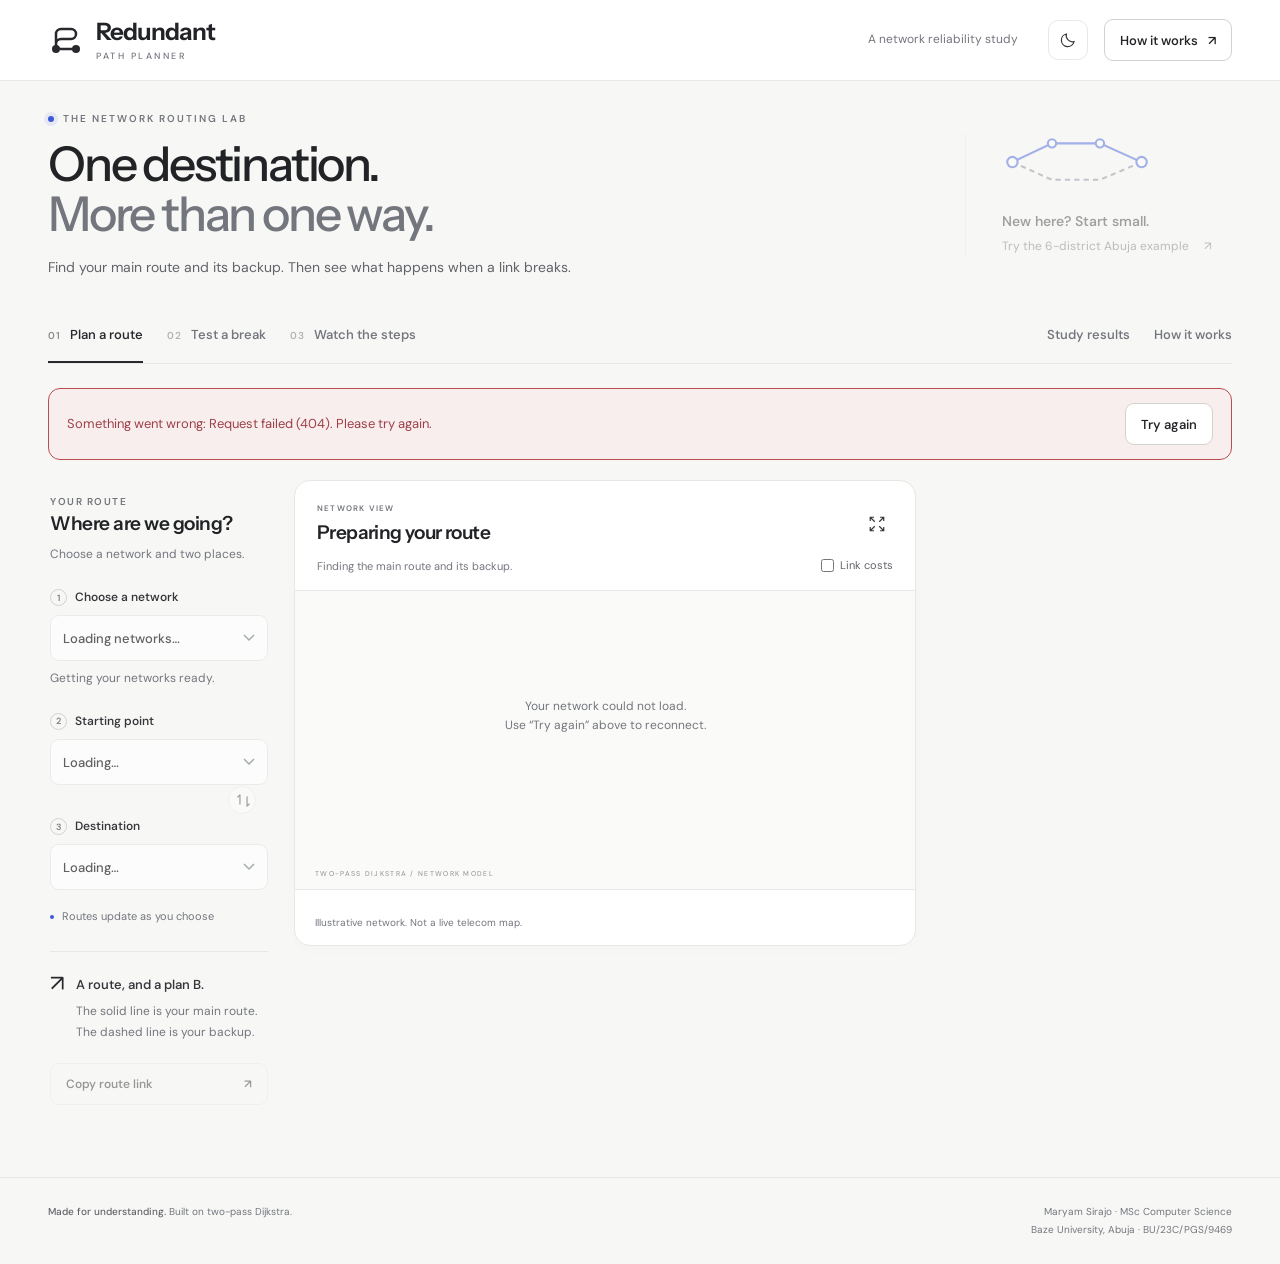
==== commit 09554f04: "Redesign the route planner with a neutral palette and clearer user flow Use Instrument Sans and DM S" ====
--- a/public/index.html
+++ b/public/index.html
@@ -53,7 +53,7 @@
       </div>
       <div class="auto-note"><span class="live-dot"></span> Routes update as you choose</div>
       <div class="planner-tip"><span class="tip-icon" aria-hidden="true">↗</span><div><b>A route, and a plan B.</b><p>The solid line is your main route. The dashed line is your backup.</p></div></div>
-      <button class="btn share-btn" id="shareRoute" type="button" disabled>Copy link to this view <span aria-hidden="true">↗</span></button>
+      <button class="btn share-btn" id="shareRoute" type="button" disabled>Copy route link <span aria-hidden="true">↗</span></button>
     </aside>
     <section id="workspace" class="workspace" role="tabpanel" aria-labelledby="tab-route" tabindex="0">
       <div class="map-column">
@@ -98,7 +98,7 @@
 </main>
 <footer class="site-footer"><div class="wrap footer-inner"><p><b>Made for understanding.</b> Built on two-pass Dijkstra.</p><p>Maryam Sirajo · MSc Computer Science<br>Baze University, Abuja · BU/23C/PGS/9469</p></div></footer>
 <button class="icon-btn back-top" id="backTop" type="button" aria-label="Back to top" hidden>↑</button>
-<dialog id="shareDialog"><form method="dialog"><button class="icon-btn dialog-close" aria-label="Close">×</button><h2>Share this view</h2><p>Copy this address to open the same network and route.</p><label class="field"><span>Link to this view</span><input id="shareUrl" readonly></label><button class="btn primary">Done</button></form></dialog>
+<dialog id="shareDialog"><form method="dialog"><button class="icon-btn dialog-close" aria-label="Close">×</button><h2>Share this route</h2><p>Copy this address to open the same network and route.</p><label class="field"><span>Link to this route</span><input id="shareUrl" readonly></label><button class="btn primary">Done</button></form></dialog>
 <script src="app.js"></script>
 </body>
 </html>
--- a/public/styles.css
+++ b/public/styles.css
@@ -130,3 +130,10 @@
 @media(max-width:480px){.wrap{padding-left:16px;padding-right:16px}.header-help{border:0;background:none;padding:8px 0 8px 4px;gap:8px;min-height:40px}.header-actions .icon-btn{width:35px;height:35px}.intro{display:block;padding-top:28px;padding-bottom:20px}h1{font-size:40px}.lede{font-size:12px}.mobile-break{display:block}.intro-example{display:flex;flex-direction:row;align-items:center;gap:14px;max-width:none;border:1px solid var(--line);border-radius:10px;padding:11px 13px;margin-top:22px;width:100%;background:var(--card)}.example-art{width:78px;flex:none}.intro-example small{font-size:10px;margin-top:1px}.intro-example small span{margin-left:8px}.controls{display:block}.field-note{margin:6px 0 17px}.endpoints{display:grid;grid-template-columns:minmax(0,1fr) minmax(0,1fr);gap:30px}.field>span{font-size:11px}.field select{font-size:13px}.field i{display:inline-grid}.swap-btn{top:34px}.network-field .field-note{font-size:10px}.planner{display:block}.auto-note{margin-top:14px}.share-btn{display:none}.map-title{font-size:18px}.map-toolbar{padding-left:18px;padding-right:18px;gap:6px}.map-hint{font-size:9px;max-width:180px}.toggle{font-size:9px}.map-head{padding:18px 18px 12px}.map-surface{padding-left:0;padding-right:0}.map-disclaimer{font-size:8px}.legend{font-size:9px;gap:6px 12px;padding-left:16px;padding-right:16px}.route-cards{gap:10px}.route-card-head{font-size:10px;padding:10px}.route-card-body{padding:11px}.route-cost{font-size:28px}.route-cost small{font-size:10px;margin-left:3px}.route-description{font-size:9px}.route-result .path{font-size:9px}.card{padding:17px}.routing-detail{padding:14px 17px}.tiles{gap:10px}.tile{padding:16px}.tile .t-value{font-size:28px}.tile .t-text{font-size:11px}.tile .t-exp{font-size:8px}.page h2{font-size:29px}.footer-inner{display:block}.footer-inner p:last-child{text-align:left;margin-top:10px}.back-top{right:15px;bottom:15px}.prose{padding:22px;font-size:13px}.formula{font-size:12px;padding:12px}}
 @media(prefers-reduced-motion:reduce){html{scroll-behavior:auto}*,*::before,*::after{animation:none!important;transition:none!important}.intro-example:hover{transform:none}}
 .nd .node-hit{fill:transparent!important;stroke:none!important}.nd:focus-visible{outline:none}.nd:focus-visible circle:not(.node-hit){stroke:var(--backup);stroke-width:5}.network-stats strong small{font:400 14px var(--sans);margin-left:2px}.p-primary{stroke-width:4}.p-backup{stroke-width:3;stroke-dasharray:7 6}.narrow .p-primary{stroke-width:3.5}.narrow .p-backup{stroke-width:2.6}.lk{stroke-width:1.4;stroke-opacity:.7}.narrow .lk{stroke-width:1.2}.nd circle:not(.node-hit){stroke-width:1.5}.nd.end circle:not(.node-hit){stroke:var(--primary);fill:var(--primary)}
+@media(min-width:1081px){.header-inner{min-height:80px}.intro{padding-top:30px;padding-bottom:28px}h1{font-size:48px}.intro .eyebrow{margin-bottom:12px}.intro-example{padding-top:0;padding-bottom:0}.tabs-bar{margin-bottom:24px}}
+.route-description{font-size:11px}.route-result .path{font-size:11px}.map-disclaimer{font-size:10px}.network-stats span{font-size:11px}.field-note,.planner-tip p{font-size:12px}.planner-tip b{font-size:13px}.auto-note{font-size:11px}.route-result .status{font-size:12px}.section-label{font-size:10px}.card p.section-label{font-size:10px}.map-hint,.toggle{font-size:11px}.legend{font-size:11px}.share-btn{font-size:12px}.network-stats>div:last-child span{max-width:125px;line-height:1.4}
+@media(max-width:760px){.field-note{font-size:10px}.auto-note{font-size:10px}.share-btn{font-size:10px}.network-stats span{font-size:10px}.map-hint,.toggle{font-size:10px}}
+@media(max-width:480px){.field-note{font-size:11px}.route-result .path{font-size:11px;line-height:1.9}.route-cards{grid-template-columns:1fr}.route-card-head{font-size:12px;padding:11px 13px}.route-card-body{padding:13px}.route-cost{font-size:32px}.route-description{font-size:11px}.map-disclaimer{font-size:9px}}
+.site-header,.planner,.map-card,.card,.tile,.prose,.site-footer,.map-surface,.route-card-head,.field select{transition:background-color .35s ease,border-color .35s ease,color .35s ease}.map svg circle,.map svg polyline,.map svg line,.map svg text{transition:fill .35s ease,stroke .35s ease}.map [role="img"].nd{cursor:default}
+@media(prefers-reduced-motion:reduce){.site-header,.planner,.map-card,.card,.tile,.prose,.site-footer,.map-surface,.route-card-head,.field select,.map svg *{transition:none}}
+@media(min-width:761px) and (max-width:900px){.workspace{grid-template-columns:minmax(0,1fr)}.panel{display:flex}.route-cards{display:grid;grid-template-columns:1fr 1fr;gap:14px}.route-card{margin-bottom:0}.route-result .status{margin-top:16px}.map-toolbar{flex-wrap:nowrap}}
